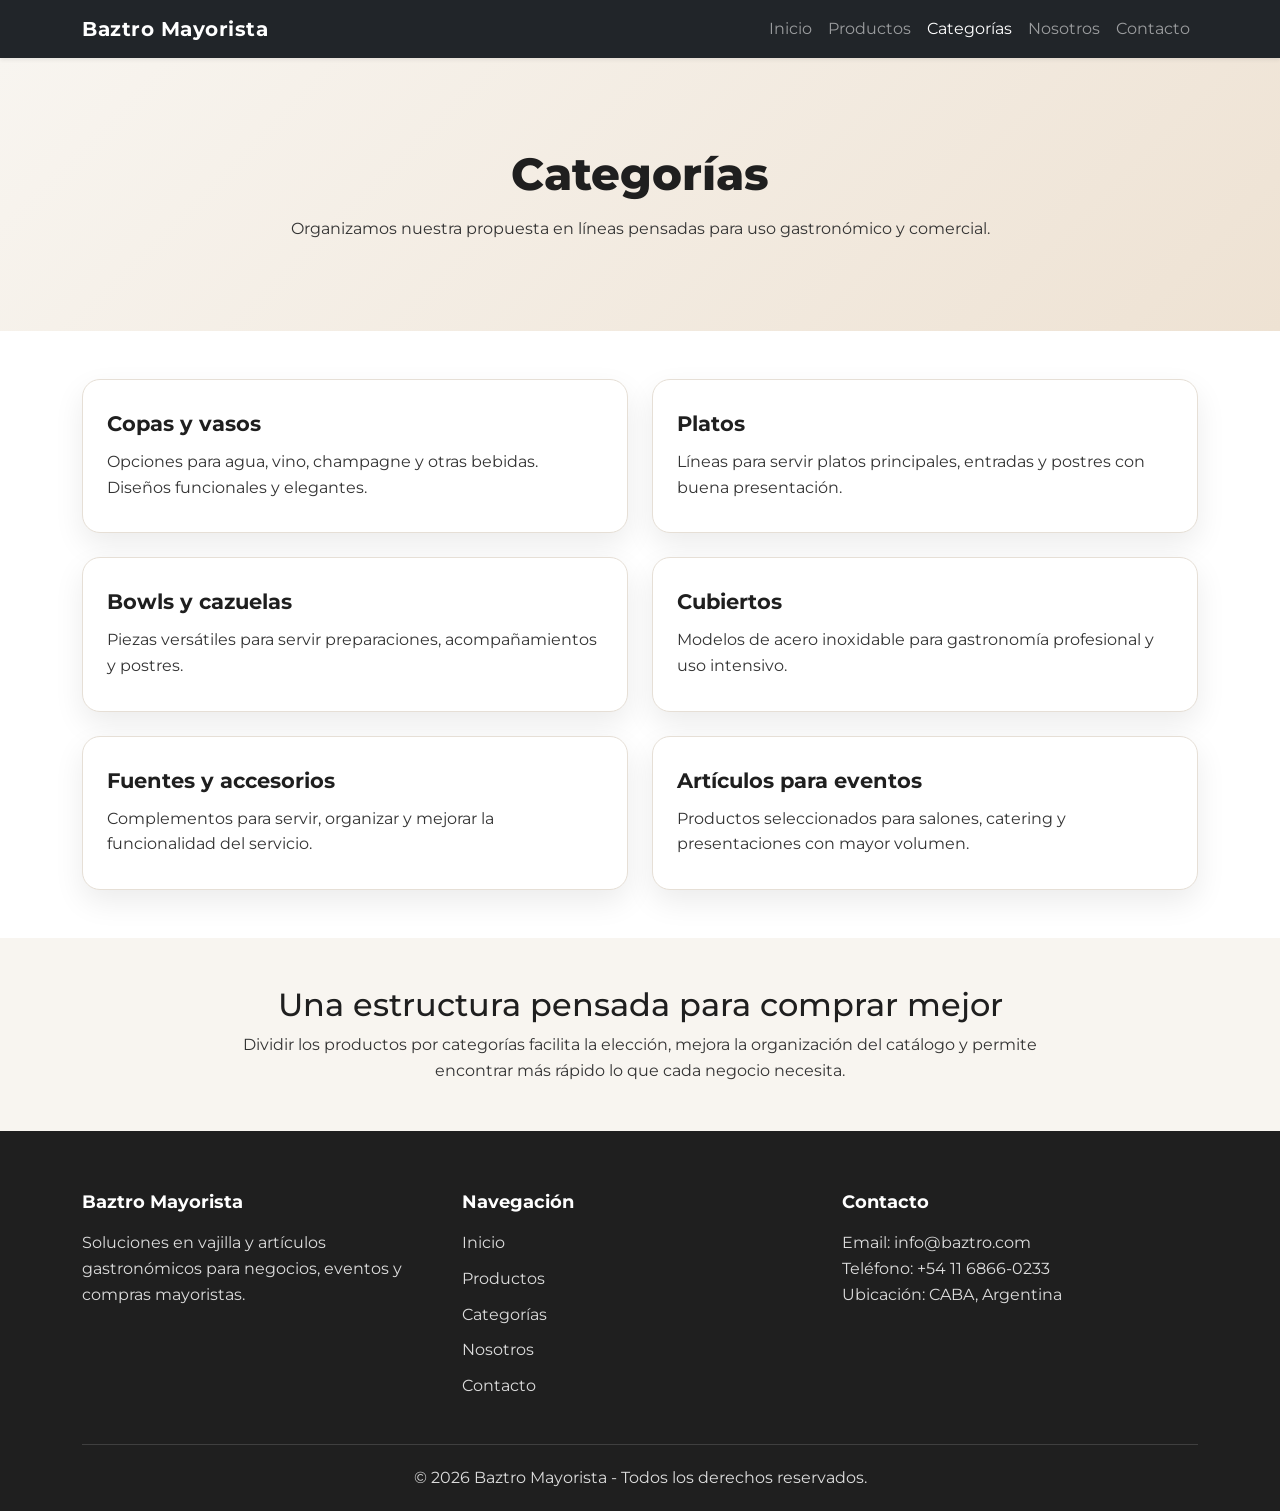
==== pages/categorias.html @ 5e9d2241 "Entrega final HTML" ====
<!DOCTYPE html>
<html lang="es">
<head>
  <meta charset="UTF-8" />
  <meta name="viewport" content="width=device-width, initial-scale=1.0" />
  <title>Categorías | Baztro Mayorista</title>
  <meta
    name="description"
    content="Explorá nuestras categorías de copas, vasos, platos, cubiertos, bowls y accesorios para gastronomía."
  />
  <link rel="preconnect" href="https://fonts.googleapis.com" />
  <link rel="preconnect" href="https://fonts.gstatic.com" crossorigin />
  <link
    href="https://fonts.googleapis.com/css2?family=Montserrat:wght@400;500;600;700;800&display=swap"
    rel="stylesheet"
  />
  <link
    href="https://cdn.jsdelivr.net/npm/bootstrap@5.3.3/dist/css/bootstrap.min.css"
    rel="stylesheet"
  />
  <link rel="stylesheet" href="../css/style.css" />
</head>
<body>
  <header>
    <nav class="navbar navbar-expand-lg navbar-dark bg-dark shadow-sm">
      <div class="container">
        <a class="navbar-brand fw-bold" href="../index.html">Baztro Mayorista</a>
        <button
          class="navbar-toggler"
          type="button"
          data-bs-toggle="collapse"
          data-bs-target="#menuPrincipal"
          aria-controls="menuPrincipal"
          aria-expanded="false"
          aria-label="Abrir menú de navegación"
        >
          <span class="navbar-toggler-icon"></span>
        </button>

        <div class="collapse navbar-collapse" id="menuPrincipal">
          <ul class="navbar-nav ms-auto text-center">
            <li class="nav-item">
              <a class="nav-link" href="../index.html">Inicio</a>
            </li>
            <li class="nav-item">
              <a class="nav-link" href="productos.html">Productos</a>
            </li>
            <li class="nav-item">
              <a class="nav-link active" href="categorias.html">Categorías</a>
            </li>
            <li class="nav-item">
              <a class="nav-link" href="nosotros.html">Nosotros</a>
            </li>
            <li class="nav-item">
              <a class="nav-link" href="contacto.html">Contacto</a>
            </li>
          </ul>
        </div>
      </div>
    </nav>

    <section class="page-banner">
      <div class="container text-center">
        <h1>Categorías</h1>
        <p>Organizamos nuestra propuesta en líneas pensadas para uso gastronómico y comercial.</p>
      </div>
    </section>
  </header>

  <main>
    <section class="py-5">
      <div class="container">
        <div class="row g-4">
          <div class="col-md-6">
            <article class="category-box h-100">
              <h2>Copas y vasos</h2>
              <p>
                Opciones para agua, vino, champagne y otras bebidas. Diseños funcionales y elegantes.
              </p>
            </article>
          </div>

          <div class="col-md-6">
            <article class="category-box h-100">
              <h2>Platos</h2>
              <p>
                Líneas para servir platos principales, entradas y postres con buena presentación.
              </p>
            </article>
          </div>

          <div class="col-md-6">
            <article class="category-box h-100">
              <h2>Bowls y cazuelas</h2>
              <p>
                Piezas versátiles para servir preparaciones, acompañamientos y postres.
              </p>
            </article>
          </div>

          <div class="col-md-6">
            <article class="category-box h-100">
              <h2>Cubiertos</h2>
              <p>
                Modelos de acero inoxidable para gastronomía profesional y uso intensivo.
              </p>
            </article>
          </div>

          <div class="col-md-6">
            <article class="category-box h-100">
              <h2>Fuentes y accesorios</h2>
              <p>
                Complementos para servir, organizar y mejorar la funcionalidad del servicio.
              </p>
            </article>
          </div>

          <div class="col-md-6">
            <article class="category-box h-100">
              <h2>Artículos para eventos</h2>
              <p>
                Productos seleccionados para salones, catering y presentaciones con mayor volumen.
              </p>
            </article>
          </div>
        </div>
      </div>
    </section>

    <section class="bg-light-custom py-5">
      <div class="container text-center">
        <h2>Una estructura pensada para comprar mejor</h2>
        <p class="mw-800 mx-auto">
          Dividir los productos por categorías facilita la elección, mejora la organización del catálogo
          y permite encontrar más rápido lo que cada negocio necesita.
        </p>
      </div>
    </section>
  </main>

  <footer class="footer-custom">
    <div class="container">
      <div class="row g-4">
        <div class="col-md-4">
          <h3>Baztro Mayorista</h3>
          <p>
            Soluciones en vajilla y artículos gastronómicos para negocios, eventos y compras mayoristas.
          </p>
        </div>

        <div class="col-md-4">
          <h3>Navegación</h3>
          <ul class="footer-links">
            <li><a href="../index.html">Inicio</a></li>
            <li><a href="productos.html">Productos</a></li>
            <li><a href="categorias.html">Categorías</a></li>
            <li><a href="nosotros.html">Nosotros</a></li>
            <li><a href="contacto.html">Contacto</a></li>
          </ul>
        </div>

        <div class="col-md-4">
          <h3>Contacto</h3>
          <p>Email: info@baztro.com</p>
          <p>Teléfono: +54 11 6866-0233</p>
          <p>Ubicación: CABA, Argentina</p>
        </div>
      </div>

      <div class="footer-bottom text-center">
        <p>© 2026 Baztro Mayorista - Todos los derechos reservados.</p>
      </div>
    </div>
  </footer>

  <script src="https://cdn.jsdelivr.net/npm/bootstrap@5.3.3/dist/js/bootstrap.bundle.min.js"></script>
</body>
</html>
---- css/style.css ----
:root {
  --color-primary: #c48b47;
  --color-primary-dark: #a97130;
  --color-dark: #1f1f1f;
  --color-text: #333333;
  --color-light: #f8f5f0;
  --color-white: #ffffff;
  --color-border: #e6dfd6;
  --shadow-soft: 0 12px 30px rgba(0, 0, 0, 0.08);
  --radius-lg: 24px;
  --radius-md: 18px;
  --transition: all 0.3s ease;
}

* {
  margin: 0;
  padding: 0;
  box-sizing: border-box;
}

html {
  scroll-behavior: smooth;
}

body {
  font-family: "Montserrat", sans-serif;
  color: var(--color-text);
  background-color: var(--color-white);
  line-height: 1.6;
}

img {
  max-width: 100%;
  display: block;
}

a {
  text-decoration: none;
}

h1,
h2,
h3 {
  color: var(--color-dark);
  line-height: 1.2;
}

p {
  margin-bottom: 0;
}

.navbar-brand {
  letter-spacing: 0.5px;
}

.nav-link {
  transition: var(--transition);
}

.nav-link:hover {
  color: var(--color-primary) !important;
}

.hero {
  min-height: 88vh;
  background: linear-gradient(135deg, #f8f5f0 0%, #f3ece3 100%);
  padding: 80px 0;
}

.badge-custom {
  display: inline-block;
  background-color: rgba(196, 139, 71, 0.14);
  color: var(--color-primary-dark);
  padding: 10px 16px;
  border-radius: 999px;
  font-size: 0.9rem;
  font-weight: 700;
}

.hero-title {
  font-size: 3rem;
  font-weight: 800;
  margin-bottom: 1rem;
}

.hero-text {
  font-size: 1.05rem;
  max-width: 580px;
}

.hero-img {
  border-radius: var(--radius-lg);
  box-shadow: var(--shadow-soft);
  animation: floatImage 3.5s ease-in-out infinite;
}

.section-title h2 {
  font-size: 2.2rem;
  font-weight: 800;
  margin-bottom: 12px;
}

.section-title p {
  max-width: 700px;
  margin: 0 auto;
}

.bg-light-custom {
  background-color: var(--color-light);
}

.info-card,
.product-card,
.feature-box,
.category-box,
.contact-box {
  background-color: var(--color-white);
  border: 1px solid var(--color-border);
  border-radius: var(--radius-md);
  box-shadow: var(--shadow-soft);
  overflow: hidden;
  transition: var(--transition);
}

.info-card:hover,
.product-card:hover,
.feature-box:hover,
.category-box:hover,
.contact-box:hover {
  transform: translateY(-6px);
}

.card-img-custom {
  width: 100%;
  height: 250px;
  object-fit: cover;
}

.info-card h3,
.product-card h3,
.feature-box h3,
.category-box h2,
.contact-box h2 {
  font-size: 1.3rem;
  font-weight: 700;
  margin-bottom: 12px;
}

.feature-box,
.category-box,
.contact-box {
  padding: 32px 24px;
}

.product-title {
  font-size: 1.3rem;
  font-weight: 700;
  margin-bottom: 12px;
}

.product-tag {
  display: inline-block;
  margin-top: 16px;
  padding: 8px 14px;
  background-color: rgba(196, 139, 71, 0.12);
  color: var(--color-primary-dark);
  border-radius: 999px;
  font-size: 0.85rem;
  font-weight: 700;
}

.card-link {
  display: inline-block;
  margin-top: 16px;
  color: var(--color-primary-dark);
  font-weight: 700;
  transition: var(--transition);
}

.card-link:hover {
  color: var(--color-dark);
}

.btn-custom {
  background-color: var(--color-primary);
  color: var(--color-white);
  border: none;
  padding: 14px 28px;
  border-radius: 999px;
  font-weight: 700;
  transition: var(--transition);
}

.btn-custom:hover {
  background-color: var(--color-primary-dark);
  color: var(--color-white);
  transform: translateY(-2px);
}

.btn-outline-custom {
  border: 2px solid var(--color-primary);
  color: var(--color-primary-dark);
  padding: 12px 26px;
  border-radius: 999px;
  font-weight: 700;
  transition: var(--transition);
}

.btn-outline-custom:hover {
  background-color: var(--color-primary);
  color: var(--color-white);
}

.page-banner {
  background: linear-gradient(135deg, #f8f5f0 0%, #eee2d3 100%);
  padding: 90px 0;
}

.page-banner h1 {
  font-size: 2.8rem;
  font-weight: 800;
  margin-bottom: 14px;
}

.cta-section {
  background-color: var(--color-dark);
  color: var(--color-white);
}

.cta-section h2,
.cta-section p {
  color: var(--color-white);
}

.footer-custom {
  background-color: var(--color-dark);
  color: #dddddd;
  padding: 60px 0 20px;
}

.footer-custom h3 {
  color: var(--color-white);
  font-size: 1.1rem;
  margin-bottom: 18px;
  font-weight: 700;
}

.footer-links {
  list-style: none;
  padding-left: 0;
}

.footer-links li {
  margin-bottom: 10px;
}

.footer-links a {
  color: #dddddd;
  transition: var(--transition);
}

.footer-links a:hover {
  color: var(--color-primary);
}

.footer-bottom {
  border-top: 1px solid rgba(255, 255, 255, 0.14);
  margin-top: 30px;
  padding-top: 20px;
}

.form-control {
  border-radius: 14px;
  padding: 12px 14px;
  border: 1px solid #d9d9d9;
}

.form-control:focus {
  border-color: var(--color-primary);
  box-shadow: 0 0 0 0.2rem rgba(196, 139, 71, 0.2);
}

.mw-800 {
  max-width: 800px;
}

@keyframes floatImage {
  0% {
    transform: translateY(0px);
  }
  50% {
    transform: translateY(-8px);
  }
  100% {
    transform: translateY(0px);
  }
}

@media (max-width: 991px) {
  .hero {
    min-height: auto;
    padding: 70px 0;
    text-align: center;
  }

  .hero-title {
    font-size: 2.4rem;
  }

  .hero-text {
    margin: 0 auto;
  }
}

@media (max-width: 767px) {
  .hero-title {
    font-size: 2rem;
  }

  .section-title h2,
  .page-banner h1 {
    font-size: 2rem;
  }

  .card-img-custom {
    height: 220px;
  }

  .feature-box,
  .category-box,
  .contact-box {
    padding: 24px 20px;
  }
}

@media (max-width: 575px) {
  .hero {
    padding: 55px 0;
  }

  .hero-title {
    font-size: 1.8rem;
  }

  .btn-custom,
  .btn-outline-custom {
    width: 100%;
    text-align: center;
  }

  .page-banner {
    padding: 70px 0;
  }
}
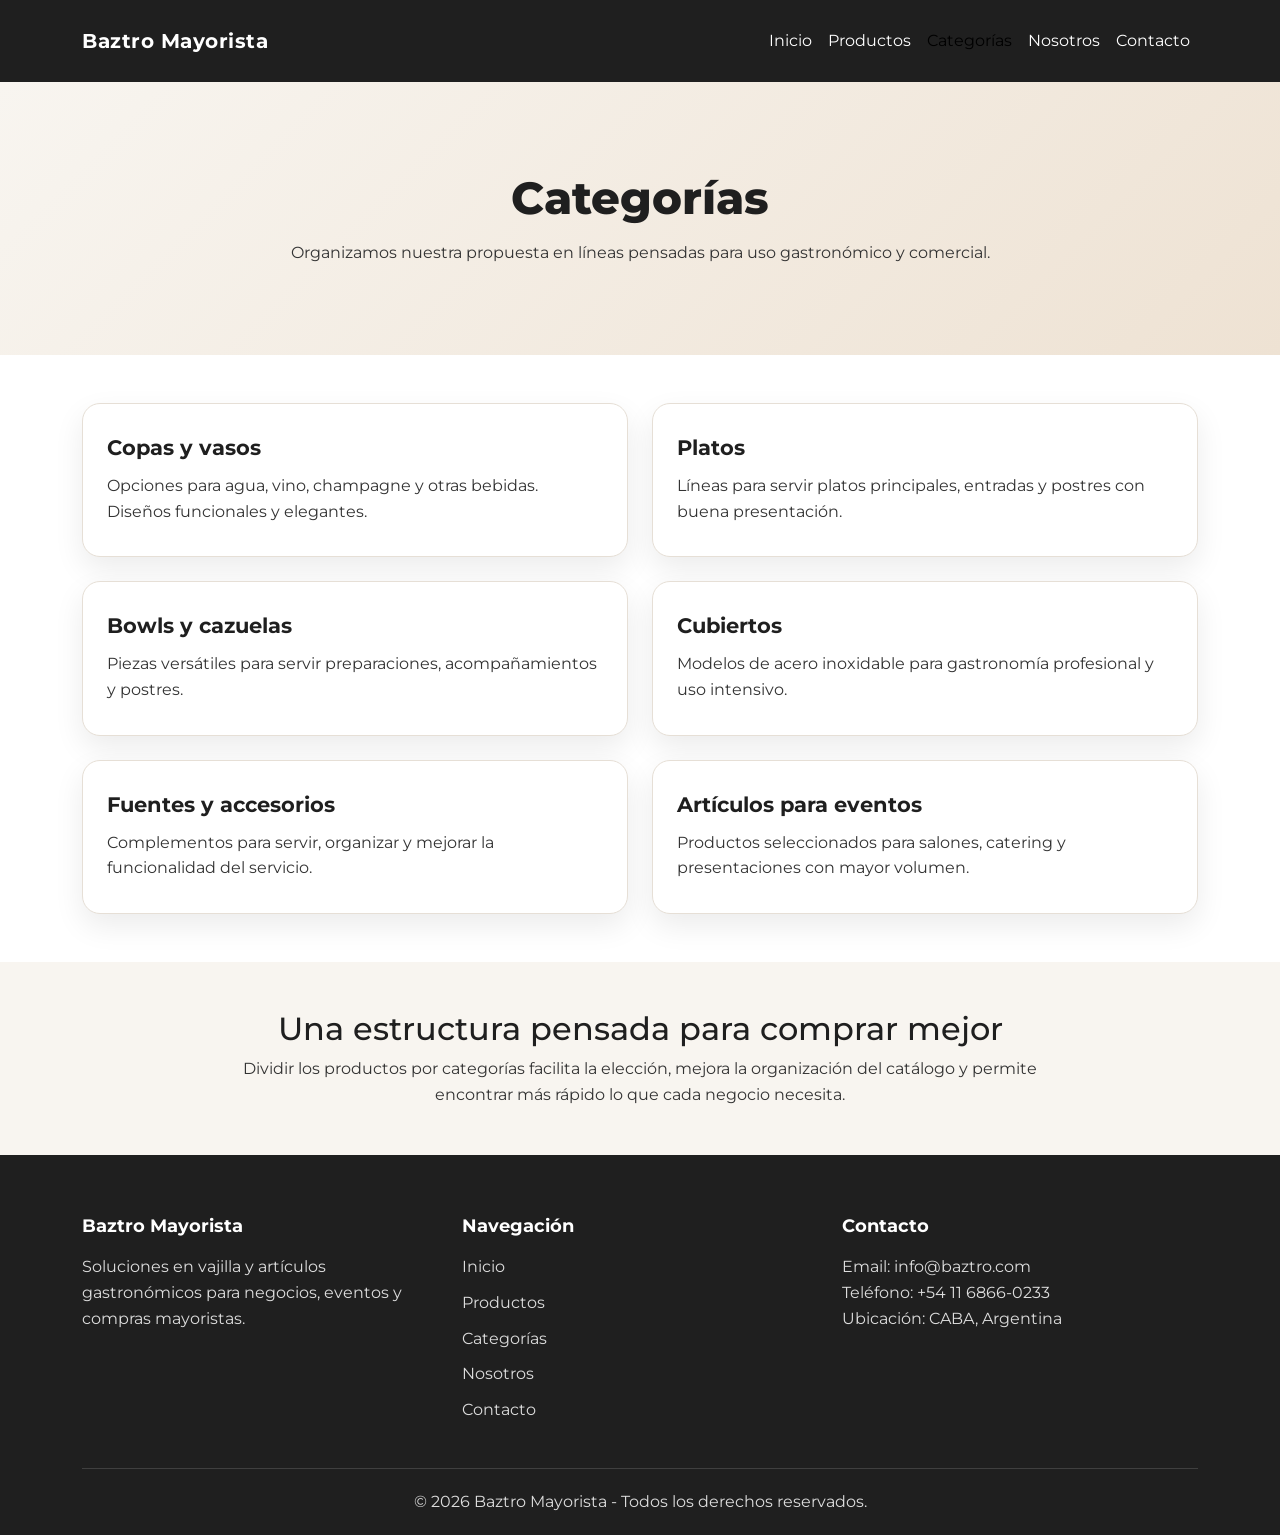
==== commit 86b53d40: "Reentrega final con SASS aplicado correctamente" ====
--- a/pages/categorias.html
+++ b/pages/categorias.html
@@ -22,7 +22,7 @@
 </head>
 <body>
   <header>
-    <nav class="navbar navbar-expand-lg navbar-dark bg-dark shadow-sm">
+    <nav class="navbar navbar-expand-lg navbar-custom">
       <div class="container">
         <a class="navbar-brand fw-bold" href="../index.html">Baztro Mayorista</a>
         <button
--- a/css/style.css
+++ b/css/style.css
@@ -1,125 +1,72 @@
-:root {
-  --color-primary: #c48b47;
-  --color-primary-dark: #a97130;
-  --color-dark: #1f1f1f;
-  --color-text: #333333;
-  --color-light: #f8f5f0;
-  --color-white: #ffffff;
-  --color-border: #e6dfd6;
-  --shadow-soft: 0 12px 30px rgba(0, 0, 0, 0.08);
-  --radius-lg: 24px;
-  --radius-md: 18px;
-  --transition: all 0.3s ease;
-}
-
-* {
-  margin: 0;
-  padding: 0;
-  box-sizing: border-box;
-}
-
-html {
-  scroll-behavior: smooth;
-}
-
-body {
-  font-family: "Montserrat", sans-serif;
-  color: var(--color-text);
-  background-color: var(--color-white);
-  line-height: 1.6;
-}
-
-img {
-  max-width: 100%;
-  display: block;
-}
-
-a {
-  text-decoration: none;
-}
-
-h1,
-h2,
-h3 {
-  color: var(--color-dark);
-  line-height: 1.2;
-}
-
-p {
-  margin-bottom: 0;
-}
-
-.navbar-brand {
-  letter-spacing: 0.5px;
-}
-
-.nav-link {
-  transition: var(--transition);
-}
-
-.nav-link:hover {
-  color: var(--color-primary) !important;
-}
-
-.hero {
-  min-height: 88vh;
-  background: linear-gradient(135deg, #f8f5f0 0%, #f3ece3 100%);
-  padding: 80px 0;
-}
-
-.badge-custom {
-  display: inline-block;
-  background-color: rgba(196, 139, 71, 0.14);
-  color: var(--color-primary-dark);
-  padding: 10px 16px;
-  border-radius: 999px;
-  font-size: 0.9rem;
-  font-weight: 700;
-}
-
-.hero-title {
-  font-size: 3rem;
-  font-weight: 800;
-  margin-bottom: 1rem;
-}
-
-.hero-text {
-  font-size: 1.05rem;
-  max-width: 580px;
-}
-
-.hero-img {
-  border-radius: var(--radius-lg);
-  box-shadow: var(--shadow-soft);
-  animation: floatImage 3.5s ease-in-out infinite;
-}
-
-.section-title h2 {
-  font-size: 2.2rem;
-  font-weight: 800;
-  margin-bottom: 12px;
-}
-
-.section-title p {
-  max-width: 700px;
-  margin: 0 auto;
-}
-
-.bg-light-custom {
-  background-color: var(--color-light);
-}
-
 .info-card,
 .product-card,
 .feature-box,
 .category-box,
 .contact-box {
-  background-color: var(--color-white);
-  border: 1px solid var(--color-border);
-  border-radius: var(--radius-md);
-  box-shadow: var(--shadow-soft);
+  background-color: #ffffff;
+  border: 1px solid #e6dfd6;
+  border-radius: 18px;
+  box-shadow: 0 12px 30px rgba(0, 0, 0, 0.08);
   overflow: hidden;
-  transition: var(--transition);
+  transition: all 0.3s ease;
+}
+
+* {
+  margin: 0;
+  padding: 0;
+  box-sizing: border-box;
+}
+
+html {
+  scroll-behavior: smooth;
+}
+
+body {
+  font-family: "Montserrat", sans-serif;
+  color: #333333;
+  background-color: #ffffff;
+  line-height: 1.6;
+}
+
+img {
+  max-width: 100%;
+  display: block;
+}
+
+a {
+  text-decoration: none;
+}
+
+h1,
+h2,
+h3 {
+  color: #1f1f1f;
+  line-height: 1.2;
+}
+
+p {
+  margin-bottom: 0;
+}
+
+.navbar-brand {
+  letter-spacing: 0.5px;
+}
+
+.nav-link {
+  transition: all 0.3s ease;
+}
+.nav-link:hover {
+  color: #c48b47;
+}
+
+.badge-custom {
+  display: inline-block;
+  background-color: rgba(196, 139, 71, 0.14);
+  color: #a97130;
+  padding: 10px 16px;
+  border-radius: 999px;
+  font-size: 0.9rem;
+  font-weight: 700;
 }
 
 .info-card:hover,
@@ -163,7 +110,7 @@
   margin-top: 16px;
   padding: 8px 14px;
   background-color: rgba(196, 139, 71, 0.12);
-  color: var(--color-primary-dark);
+  color: #a97130;
   border-radius: 999px;
   font-size: 0.85rem;
   font-weight: 700;
@@ -172,50 +119,103 @@
 .card-link {
   display: inline-block;
   margin-top: 16px;
-  color: var(--color-primary-dark);
-  font-weight: 700;
-  transition: var(--transition);
-}
-
+  color: #a97130;
+  font-weight: 700;
+  transition: all 0.3s ease;
+}
 .card-link:hover {
-  color: var(--color-dark);
+  color: #1f1f1f;
 }
 
 .btn-custom {
-  background-color: var(--color-primary);
-  color: var(--color-white);
+  background-color: #c48b47;
+  color: #ffffff;
   border: none;
+  border-radius: 999px;
+  font-weight: 700;
+  transition: all 0.3s ease;
   padding: 14px 28px;
-  border-radius: 999px;
-  font-weight: 700;
-  transition: var(--transition);
-}
-
+}
 .btn-custom:hover {
-  background-color: var(--color-primary-dark);
-  color: var(--color-white);
+  background-color: #a97130;
   transform: translateY(-2px);
 }
 
 .btn-outline-custom {
-  border: 2px solid var(--color-primary);
-  color: var(--color-primary-dark);
+  border: 2px solid #c48b47;
+  color: #a97130;
   padding: 12px 26px;
   border-radius: 999px;
   font-weight: 700;
-  transition: var(--transition);
-}
-
+  transition: all 0.3s ease;
+}
 .btn-outline-custom:hover {
-  background-color: var(--color-primary);
-  color: var(--color-white);
+  background-color: #c48b47;
+  color: #ffffff;
+}
+
+.form-control {
+  border-radius: 14px;
+  padding: 12px 14px;
+  border: 1px solid #d9d9d9;
+}
+.form-control:focus {
+  border-color: #c48b47;
+  box-shadow: 0 0 0 0.2rem rgba(196, 139, 71, 0.2);
+}
+
+.navbar-custom {
+  background-color: #1f1f1f;
+  padding: 20px 0;
+}
+.navbar-custom .nav-link {
+  color: #ffffff;
+}
+.navbar-custom .nav-link:hover {
+  color: #c48b47;
+}
+.navbar-custom .navbar-brand {
+  color: #ffffff;
+}
+
+.hero {
+  min-height: 88vh;
+  background: linear-gradient(135deg, #f8f5f0 0%, #f3ece3 100%);
+  padding: 80px 0;
+}
+.hero-title {
+  font-size: 3rem;
+  font-weight: 800;
+  margin-bottom: 1rem;
+}
+.hero-text {
+  font-size: 1.05rem;
+  max-width: 580px;
+}
+.hero-img {
+  border-radius: 24px;
+  box-shadow: 0 12px 30px rgba(0, 0, 0, 0.08);
+  animation: floatImage 3.5s ease-in-out infinite;
+}
+
+.section-title h2 {
+  font-size: 2.2rem;
+  font-weight: 800;
+  margin-bottom: 12px;
+}
+.section-title p {
+  max-width: 700px;
+  margin: 0 auto;
+}
+
+.bg-light-custom {
+  background-color: #f8f5f0;
 }
 
 .page-banner {
   background: linear-gradient(135deg, #f8f5f0 0%, #eee2d3 100%);
   padding: 90px 0;
 }
-
 .page-banner h1 {
   font-size: 2.8rem;
   font-weight: 800;
@@ -223,44 +223,39 @@
 }
 
 .cta-section {
-  background-color: var(--color-dark);
-  color: var(--color-white);
-}
-
+  background-color: #1f1f1f;
+  color: #ffffff;
+}
 .cta-section h2,
 .cta-section p {
-  color: var(--color-white);
+  color: #ffffff;
 }
 
 .footer-custom {
-  background-color: var(--color-dark);
+  background-color: #1f1f1f;
   color: #dddddd;
   padding: 60px 0 20px;
 }
-
 .footer-custom h3 {
-  color: var(--color-white);
+  color: #ffffff;
   font-size: 1.1rem;
   margin-bottom: 18px;
   font-weight: 700;
+}
+.footer-custom a {
+  color: #dddddd;
+  transition: all 0.3s ease;
+}
+.footer-custom a:hover {
+  color: #c48b47;
 }
 
 .footer-links {
   list-style: none;
   padding-left: 0;
 }
-
 .footer-links li {
   margin-bottom: 10px;
-}
-
-.footer-links a {
-  color: #dddddd;
-  transition: var(--transition);
-}
-
-.footer-links a:hover {
-  color: var(--color-primary);
 }
 
 .footer-bottom {
@@ -269,17 +264,6 @@
   padding-top: 20px;
 }
 
-.form-control {
-  border-radius: 14px;
-  padding: 12px 14px;
-  border: 1px solid #d9d9d9;
-}
-
-.form-control:focus {
-  border-color: var(--color-primary);
-  box-shadow: 0 0 0 0.2rem rgba(196, 139, 71, 0.2);
-}
-
 .mw-800 {
   max-width: 800px;
 }
@@ -295,60 +279,51 @@
     transform: translateY(0px);
   }
 }
-
 @media (max-width: 991px) {
   .hero {
     min-height: auto;
     padding: 70px 0;
     text-align: center;
   }
-
   .hero-title {
     font-size: 2.4rem;
   }
-
   .hero-text {
     margin: 0 auto;
   }
 }
-
 @media (max-width: 767px) {
   .hero-title {
     font-size: 2rem;
   }
-
   .section-title h2,
   .page-banner h1 {
     font-size: 2rem;
   }
-
   .card-img-custom {
     height: 220px;
   }
-
   .feature-box,
   .category-box,
   .contact-box {
     padding: 24px 20px;
   }
 }
-
 @media (max-width: 575px) {
   .hero {
     padding: 55px 0;
   }
-
   .hero-title {
     font-size: 1.8rem;
   }
-
   .btn-custom,
   .btn-outline-custom {
     width: 100%;
     text-align: center;
   }
-
   .page-banner {
     padding: 70px 0;
   }
-}+}
+
+/*# sourceMappingURL=style.css.map */
